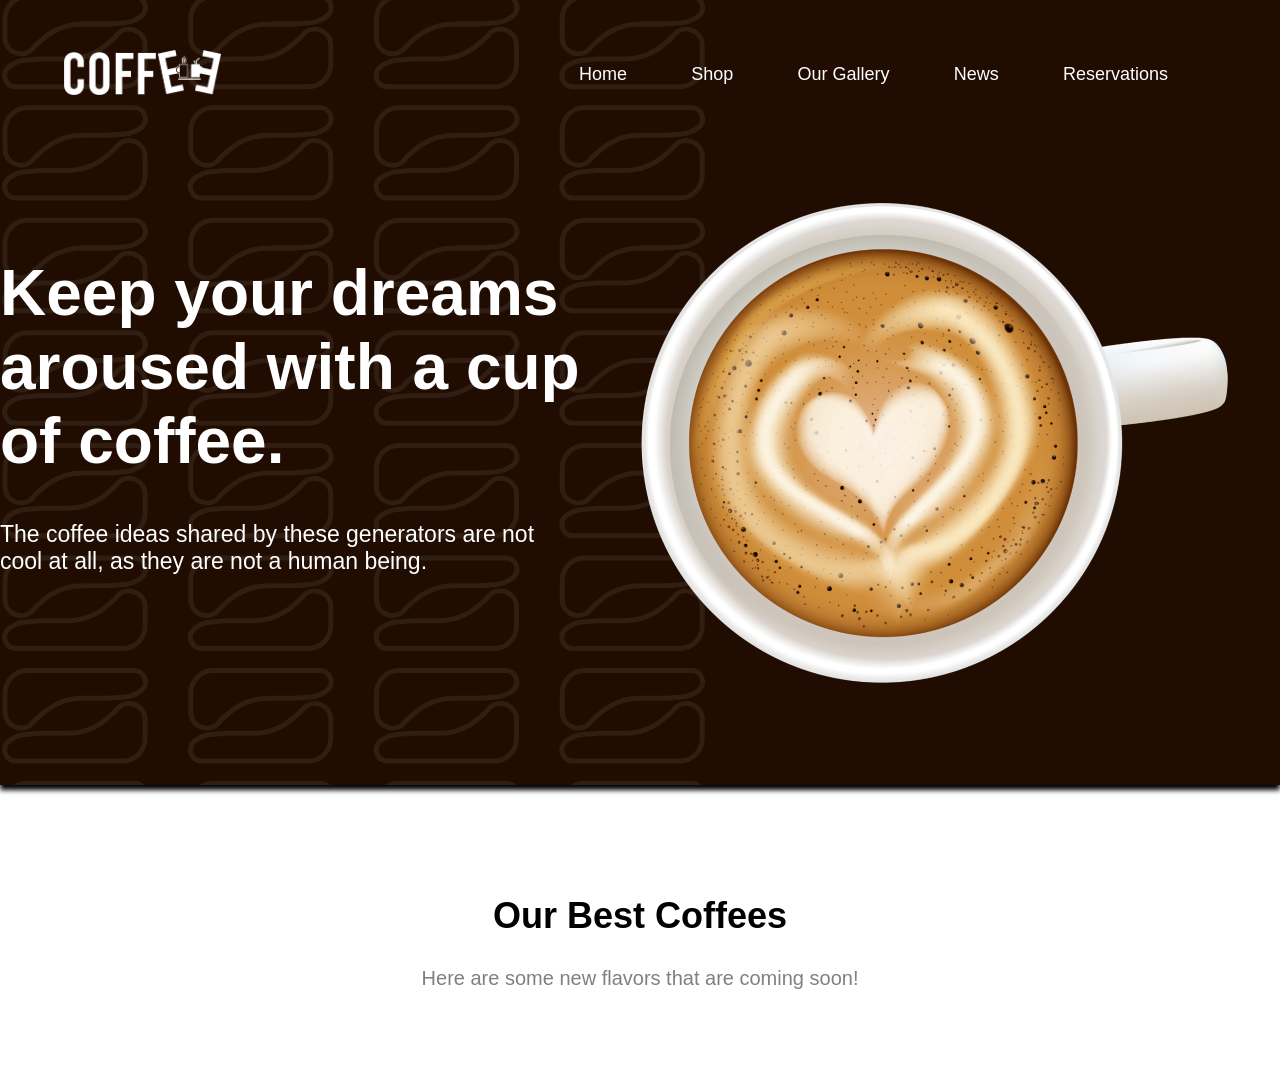
==== index.html @ a0209156 "add" ====
<!doctype html>
<html lang="en">
  <head>
    <meta charset="UTF-8" />
    <meta name="viewport" content="width=device-width, initial-scale=1.0" />
    <title>MY COFFEE SHOP</title>
    <link rel="stylesheet" href="style.css" />
  </head>
  <body>
    <div class="sec1">
      <header>
        <nav>
          <div class="logo">
            <img src="./imgsorce/logo/COFFEE W LOGO.png" alt="COFFEE LOGO" />
          </div>
          <ul class="manu">
            <li>Home</li>
            <li>Shop</li>
            <li>Our Gallery</li>
            <li>News</li>
            <li>Reservations</li>
          </ul>
        </nav>
      </header>
      <div class="hero">
        <div class="taxt">
          <h1>Keep your dreams aroused with a cup of coffee.</h1>
          <p>
            The coffee ideas shared by these generators are not cool at all, as
            they are not a human being.
          </p>
        </div>
        <div class="img-hero">
            <img src="./imgsorce/imgi_2_hero-coffee.png" alt="">
        </div>
      </div>
    </div>
    <div class="sec2">
        <div class="heading">
            <h2>Our Best Coffees</h2>
            <P>Here are some new flavors that are coming soon!</P>
        </div>
        <div class="all-card">

            <div class="card">
                <div class="img"></div>

            </div>

        </div>
    </div>
  </body>
</html>
---- style.css ----
* {
  margin: 0;
  padding: 0;
  box-sizing: border-box;
}
body {
  height: 100vh;
  width: 100wv;
  font-family: Arial, Helvetica, sans-serif;
}
.sec1 {
  background-image: url("./imgsorce/imgi_21_coffee-beans.svg");
  background-repeat: no-repeat;
  background-size: 45rem;
  background-color: #200c00;
  padding: 0 0 16px 0;
  box-shadow: 0px 5px 5px black;
  header {
    padding: 32px;
    font-size: 16px;
    nav {
      background-color: transparent;
      display: flex;
      align-items: center;
      justify-content: space-between;
      .logo {
        margin: 0 0 0 32px;
        img {
          height: 45px;
        }
      }
      .manu {
        display: flex;
        align-items: center;
        justify-content: space-between;
        gap: 30px;
        width: 621px;
        padding: 16px;
        margin: 16px 64px 16px 0;
        li {
          color: #ffffff;
          list-style: none;
          font-size: 18px;
          font-weight: 100;
        }
      }
    }
  }
  .hero {
    display: flex;
    align-items: start;
    justify-content: space-evenly;
    .taxt {
      width: 604px;
      margin: 64px 0 0 0;
      color: #ffffff;
      h1 {
        margin: 43px 0;
        font-size: 64px;
        width: 100%;
        font-weight: 600;
      }
      p {
        width: 560px;
        margin: 23px 0;
        font-size: 23px;
      }
    }
    .img-hero{
        height: 620px;
    }
  }
}
.sec2{
    .heading{
        text-align: center;
        padding: 80px;

        h2{
            font-size: 36px;
            margin: 30px 0; 
        }
        p{
            font-size: 20px;
            margin: 20px 0;
            color: #808080;
        }
    }

}
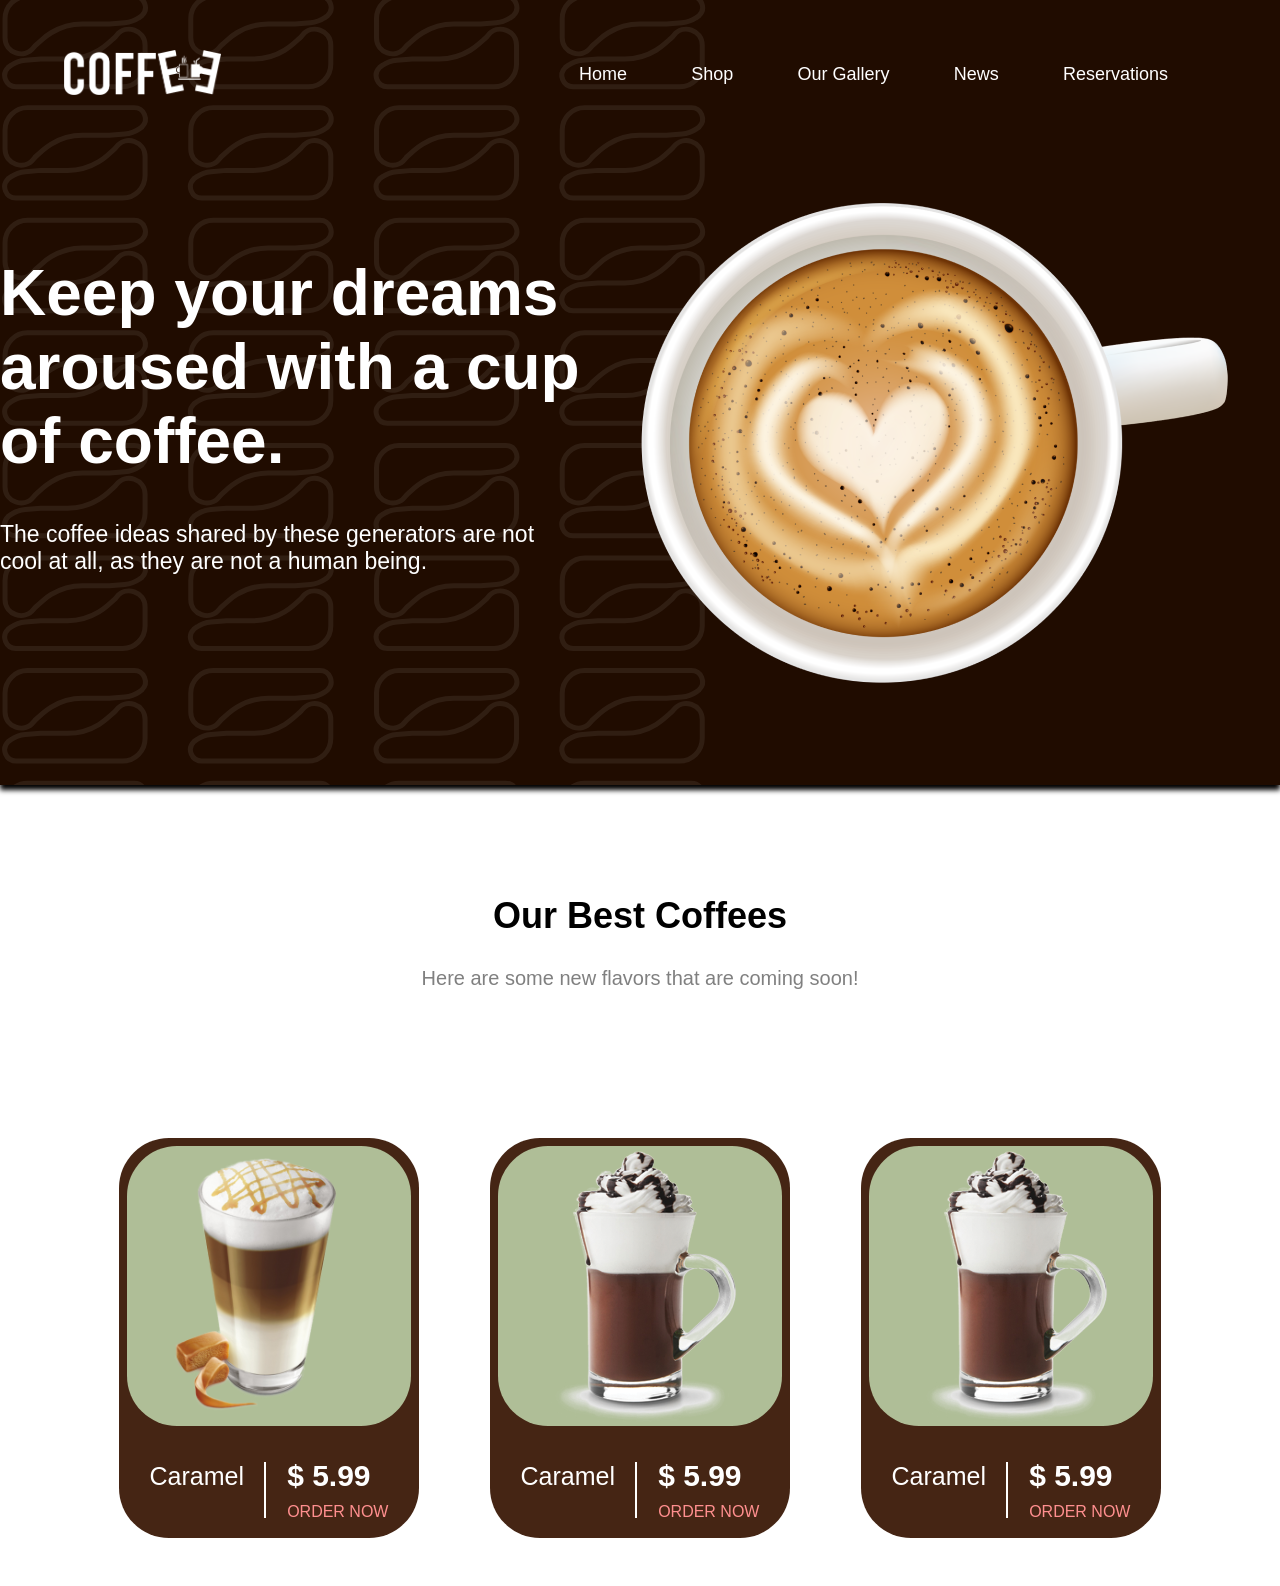
==== commit b5e75ce6: "add" ====
--- a/index.html
+++ b/index.html
@@ -43,9 +43,50 @@
         <div class="all-card">
 
             <div class="card">
-                <div class="img"></div>
+                <div class="img-card">
+                    <img src="./imgsorce/imgi_3_svgegg-1.svg" alt="">
+                </div>
+                <div class="tast-card">
+                    <div class="taxt">
+                        <h2>Caramel</h2>
+                    </div>
+                    <div class="price">
+                        <h3>$ 5.99</h3>
+                        <a href="#">ORDER NOW</a>
+                    </div>
+                </div>
+            </div>
 
+            <div class="card">
+                <div class="img-card">
+                    <img src="./imgsorce/imgi_5_svgegg-3.svg" alt="">
+                </div>
+                <div class="tast-card">
+                    <div class="taxt">
+                        <h2>Caramel</h2>
+                    </div>
+                    <div class="price">
+                        <h3>$ 5.99</h3>
+                        <a href="#">ORDER NOW</a>
+                    </div>
+                </div>
             </div>
+
+            <div class="card">
+                <div class="img-card">
+                    <img src="./imgsorce/imgi_5_svgegg-3.svg" alt="">
+                </div>
+                <div class="tast-card">
+                    <div class="taxt">
+                        <h2>Caramel</h2>
+                    </div>
+                    <div class="price">
+                        <h3>$ 5.99</h3>
+                        <a href="#">ORDER NOW</a>
+                    </div>
+                </div>
+            </div>
+
 
         </div>
     </div>
--- a/style.css
+++ b/style.css
@@ -71,8 +71,8 @@
     }
   }
 }
-.sec2{
-    .heading{
+
+.heading{
         text-align: center;
         padding: 80px;
 
@@ -87,4 +87,56 @@
         }
     }
 
+.sec2{
+    .all-card{
+        display: flex;
+        align-items: center;
+        justify-content: space-evenly;
+        padding: 48px;
+        .card{
+            width: 300px;
+            height: 400px;
+            border-radius: 50px;
+            background-color: #452514;
+            display: flex;
+            flex-direction: column;
+            gap: 15px;
+            .img-card{
+                background-color: #afbe97;
+                border-radius: 50px;
+                margin: auto;
+                margin: 8px;
+            }
+            .tast-card{
+                color: #ffffff;
+                display: flex;
+                align-items: center;
+                justify-content: space-around;
+                margin: 10px 20px;
+                .taxt{
+                    
+                    padding-right: 20px;
+                    border-right: 2px solid white;
+                    height: 90%;
+                    h2{
+                        font-size: 25px;
+                        font-weight: 100;
+                    }
+                }
+                .price{
+                    display: flex;
+                    flex-direction: column;
+                    gap: 10px;
+                    h3{
+                        font-size: 30px;
+                    }
+                    a{
+                        color: #ff8f8f;
+                        text-decoration: none;
+                        cursor: help;
+                    }
+                }
+            }
+        }
+    }
 }
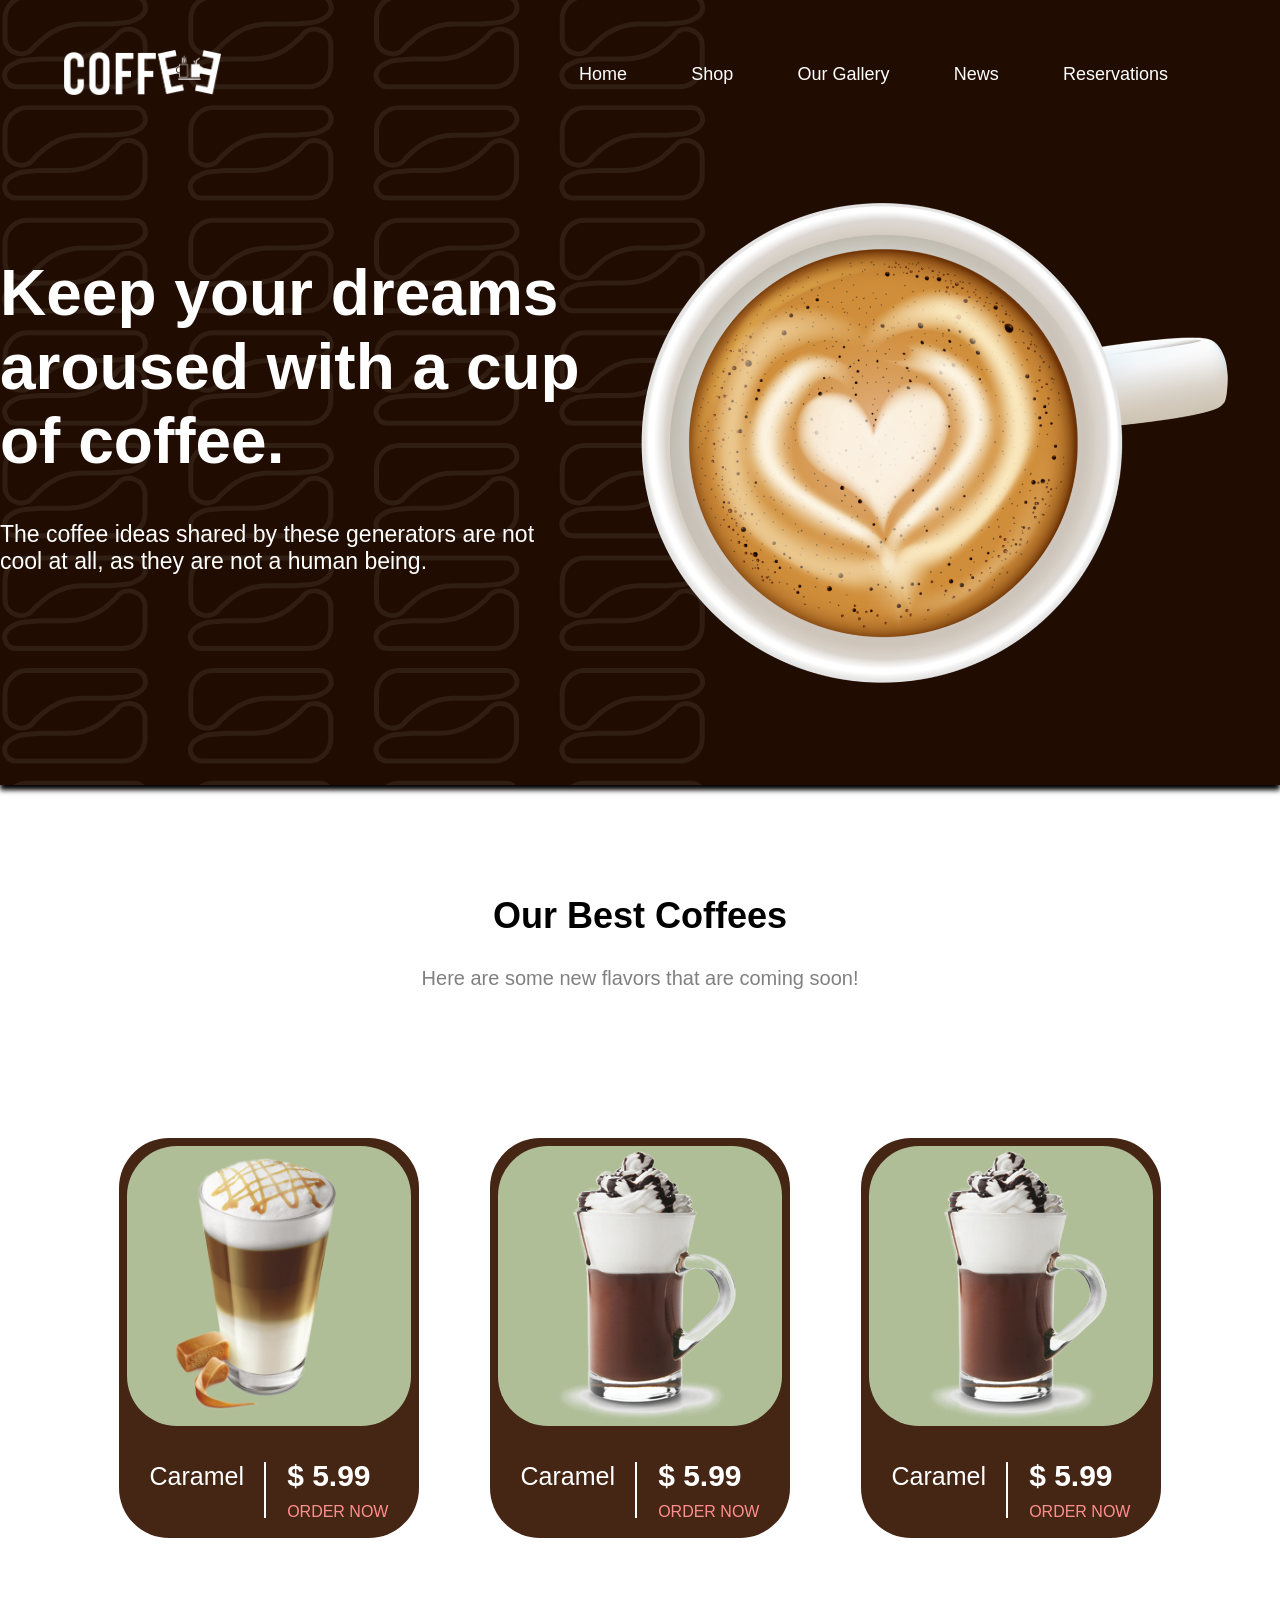
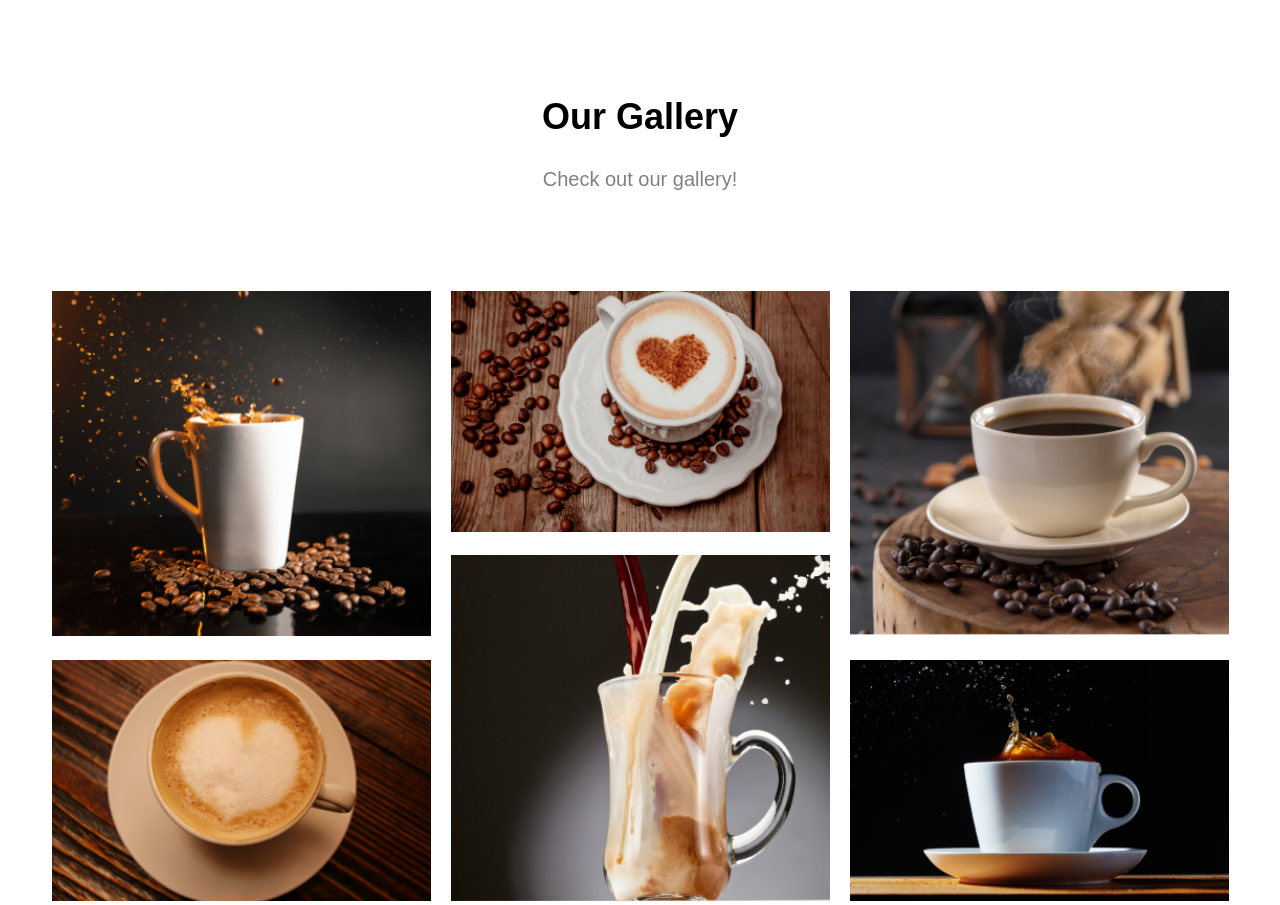
==== commit 79cf4469: "add" ====
--- a/index.html
+++ b/index.html
@@ -90,5 +90,31 @@
 
         </div>
     </div>
+    <div class="sec3">
+        <div class="heading">
+            <h2>Our Gallery</h2>
+            <P>Check out our gallery!</P>
+        </div>
+        <div class="img-gallery">
+            <div class="img" id="img1">
+                <img src="./imgsorce/imgi_6_pic1.png" alt="">
+            </div>
+            <div class="img" id="img2">
+                <img src="./imgsorce/imgi_7_pic2.png" alt="">
+            </div>
+            <div class="img" id="img3">
+                <img src="./imgsorce/imgi_8_pic3.png" alt="">
+            </div>
+            <div class="img" id="img4">
+                <img src="./imgsorce/imgi_9_pic4.png" alt="">
+            </div>
+            <div class="img" id="img5">
+                <img src="./imgsorce/imgi_10_pic5.png" alt="">
+            </div>
+            <div class="img" id="img6">
+                <img src="./imgsorce/imgi_11_pic6.png" alt="">
+            </div>
+        </div>
+    </div>
   </body>
 </html>
--- a/style.css
+++ b/style.css
@@ -139,4 +139,19 @@
             }
         }
     }
+}
+.sec3{
+  .img-gallery{
+    justify-content: center;
+    display: grid;
+    grid-template-columns: 379px 379px 379px;
+    grid-template-rows: auto;
+    gap: 20px;
+    img{
+      width: 100%;
+    }
+    #img5{
+      margin-top: -105px;
+    }
+  }
 }
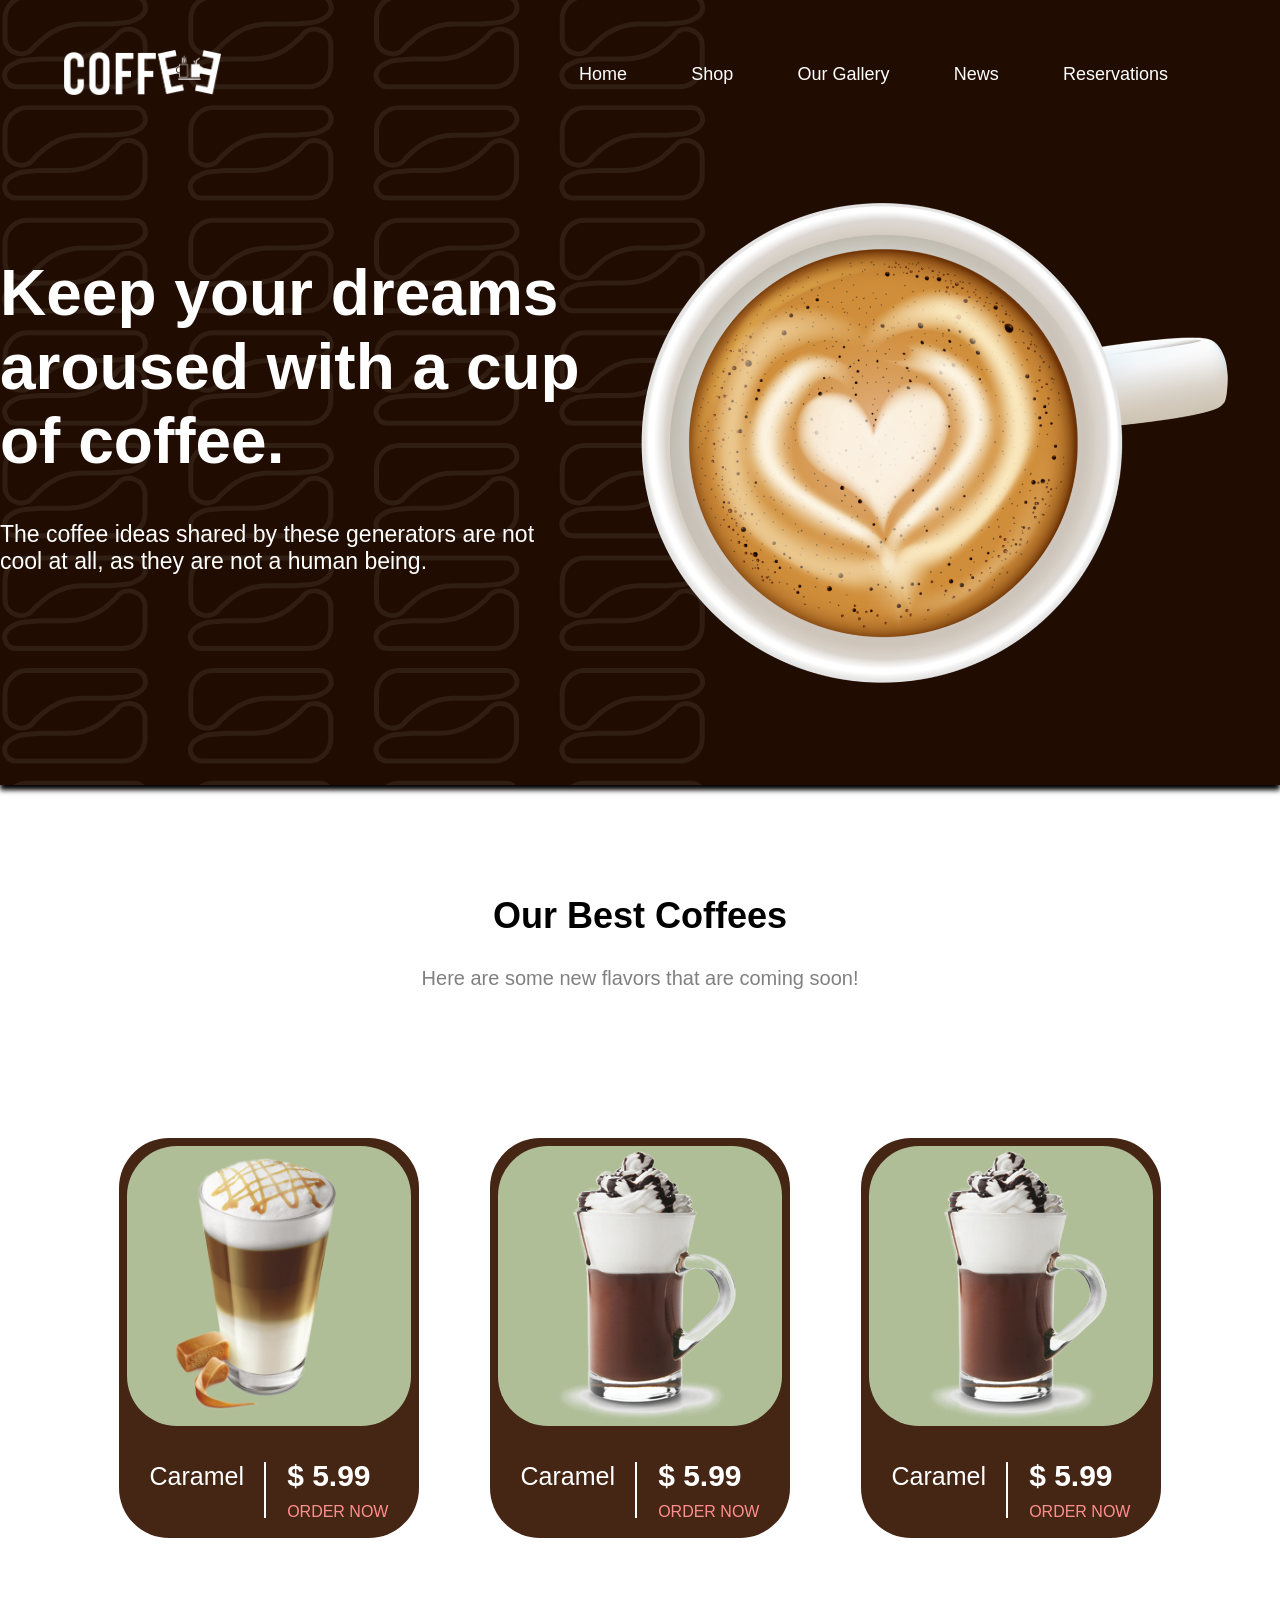
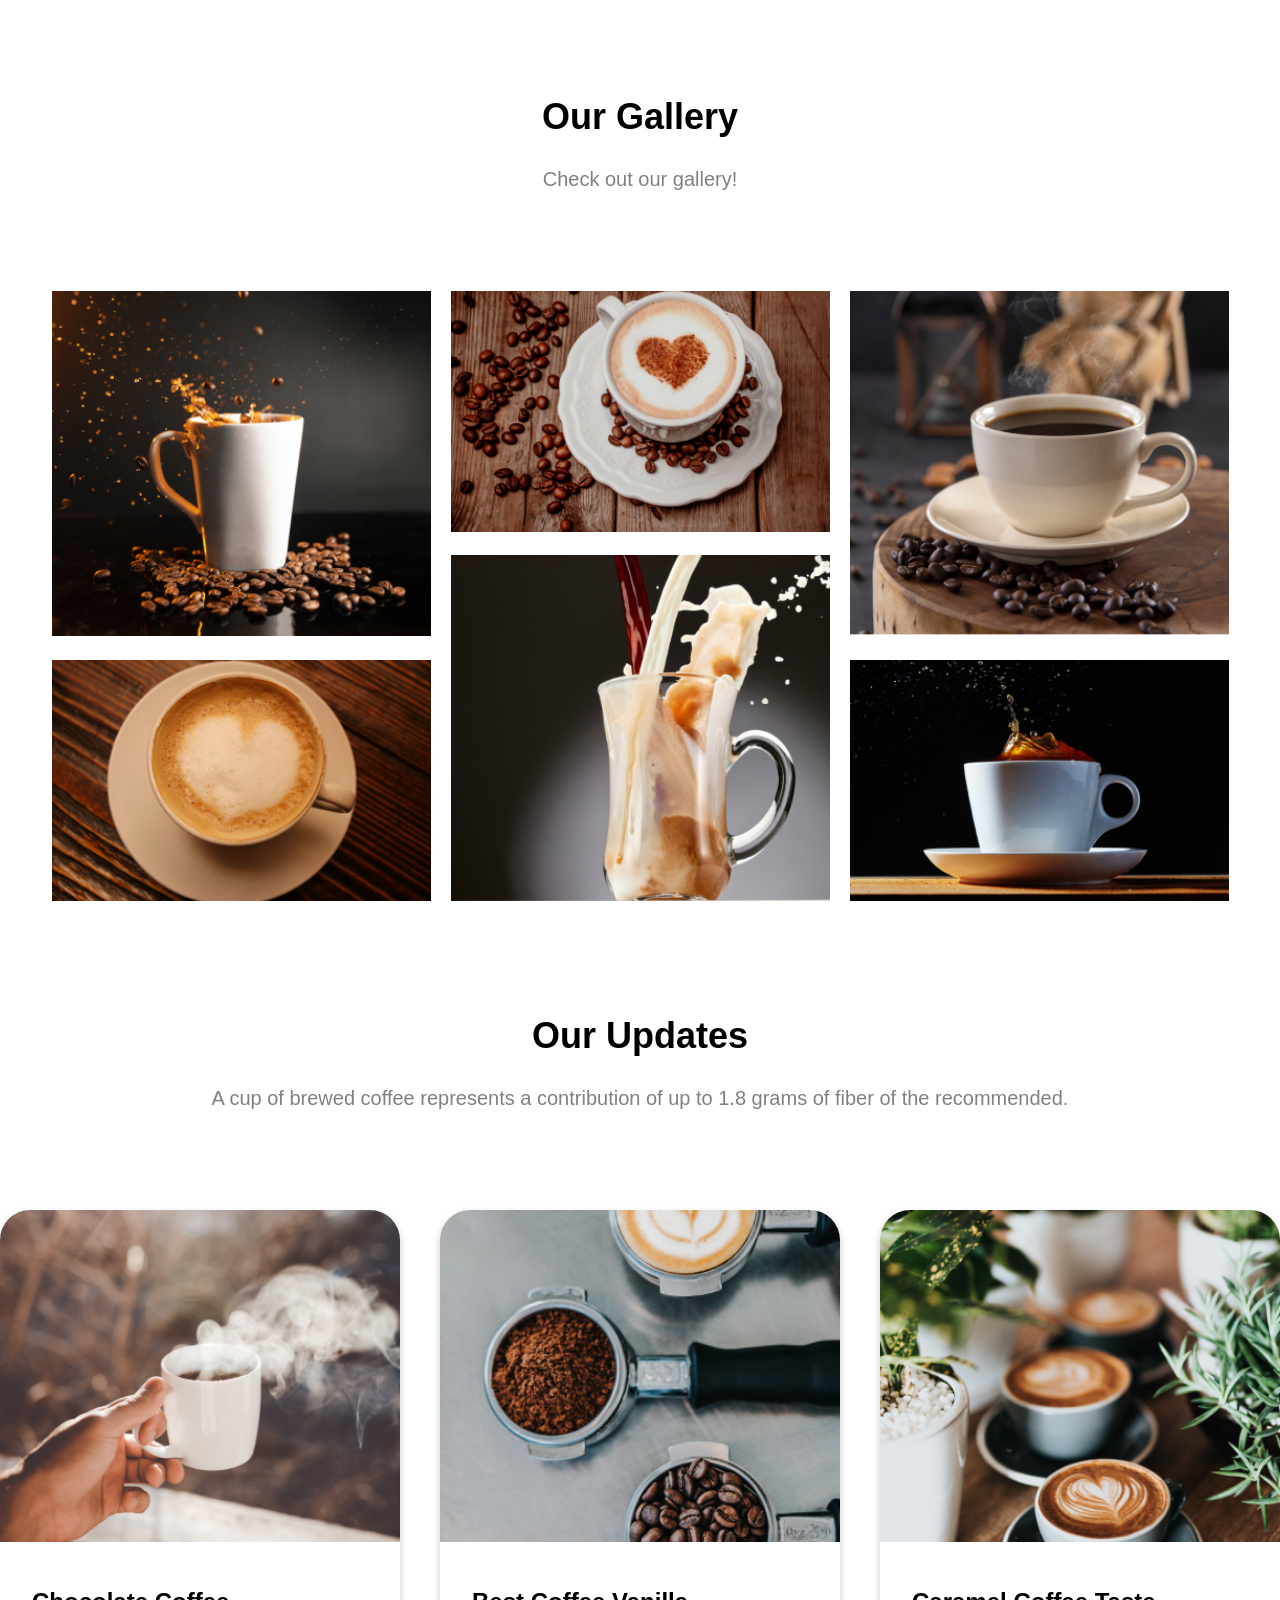
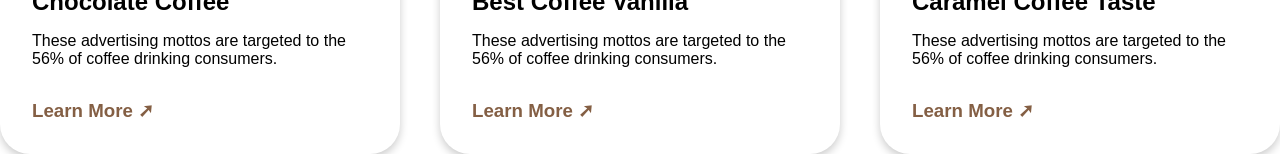
==== commit b75a4a43: "add" ====
--- a/index.html
+++ b/index.html
@@ -31,90 +31,141 @@
           </p>
         </div>
         <div class="img-hero">
-            <img src="./imgsorce/imgi_2_hero-coffee.png" alt="">
+          <img src="./imgsorce/imgi_2_hero-coffee.png" alt="" />
         </div>
       </div>
     </div>
     <div class="sec2">
-        <div class="heading">
-            <h2>Our Best Coffees</h2>
-            <P>Here are some new flavors that are coming soon!</P>
+      <div class="heading">
+        <h2>Our Best Coffees</h2>
+        <p>Here are some new flavors that are coming soon!</p>
+      </div>
+      <div class="all-card">
+        <div class="card">
+          <div class="img-card">
+            <img src="./imgsorce/imgi_3_svgegg-1.svg" alt="" />
+          </div>
+          <div class="tast-card">
+            <div class="taxt">
+              <h2>Caramel</h2>
+            </div>
+            <div class="price">
+              <h3>$ 5.99</h3>
+              <a href="#">ORDER NOW</a>
+            </div>
+          </div>
         </div>
-        <div class="all-card">
 
-            <div class="card">
-                <div class="img-card">
-                    <img src="./imgsorce/imgi_3_svgegg-1.svg" alt="">
-                </div>
-                <div class="tast-card">
-                    <div class="taxt">
-                        <h2>Caramel</h2>
-                    </div>
-                    <div class="price">
-                        <h3>$ 5.99</h3>
-                        <a href="#">ORDER NOW</a>
-                    </div>
-                </div>
+        <div class="card">
+          <div class="img-card">
+            <img src="./imgsorce/imgi_5_svgegg-3.svg" alt="" />
+          </div>
+          <div class="tast-card">
+            <div class="taxt">
+              <h2>Caramel</h2>
             </div>
+            <div class="price">
+              <h3>$ 5.99</h3>
+              <a href="#">ORDER NOW</a>
+            </div>
+          </div>
+        </div>
 
-            <div class="card">
-                <div class="img-card">
-                    <img src="./imgsorce/imgi_5_svgegg-3.svg" alt="">
-                </div>
-                <div class="tast-card">
-                    <div class="taxt">
-                        <h2>Caramel</h2>
-                    </div>
-                    <div class="price">
-                        <h3>$ 5.99</h3>
-                        <a href="#">ORDER NOW</a>
-                    </div>
-                </div>
+        <div class="card">
+          <div class="img-card">
+            <img src="./imgsorce/imgi_5_svgegg-3.svg" alt="" />
+          </div>
+          <div class="tast-card">
+            <div class="taxt">
+              <h2>Caramel</h2>
             </div>
+            <div class="price">
+              <h3>$ 5.99</h3>
+              <a href="#">ORDER NOW</a>
+            </div>
+          </div>
+        </div>
+      </div>
+    </div>
+    <div class="sec3">
+      <div class="heading">
+        <h2>Our Gallery</h2>
+        <p>Check out our gallery!</p>
+      </div>
+      <div class="img-gallery">
+        <div class="img" id="img1">
+          <img src="./imgsorce/imgi_6_pic1.png" alt="" />
+        </div>
+        <div class="img" id="img2">
+          <img src="./imgsorce/imgi_7_pic2.png" alt="" />
+        </div>
+        <div class="img" id="img3">
+          <img src="./imgsorce/imgi_8_pic3.png" alt="" />
+        </div>
+        <div class="img" id="img4">
+          <img src="./imgsorce/imgi_9_pic4.png" alt="" />
+        </div>
+        <div class="img" id="img5">
+          <img src="./imgsorce/imgi_10_pic5.png" alt="" />
+        </div>
+        <div class="img" id="img6">
+          <img src="./imgsorce/imgi_11_pic6.png" alt="" />
+        </div>
+      </div>
+    </div>
+    <div class="sec4">
+      <div class="heading">
+        <h2>Our Updates</h2>
+        <p>
+          A cup of brewed coffee represents a contribution of up to 1.8 grams of
+          fiber of the recommended.
+        </p>
+      </div>
+      <div class="all-pdt-card">
+        <div class="pdt-card">
+          <div class="img">
+            <img src="./imgsorce/imgi_18_card1.png" alt="" />
+          </div>
+          <div class="taxt">
+            <h2>Chocolate Coffee</h2>
+            <p>
+              These advertising mottos are targeted to the 56% of coffee
+              drinking consumers.
+            </p>
+            <a href="#"><h3>Learn More ➚</h3></a>
+          </div>
+        </div>
 
-            <div class="card">
-                <div class="img-card">
-                    <img src="./imgsorce/imgi_5_svgegg-3.svg" alt="">
-                </div>
-                <div class="tast-card">
-                    <div class="taxt">
-                        <h2>Caramel</h2>
-                    </div>
-                    <div class="price">
-                        <h3>$ 5.99</h3>
-                        <a href="#">ORDER NOW</a>
-                    </div>
-                </div>
-            </div>
+        <div class="pdt-card">
+          <div class="img">
+            <img src="./imgsorce/imgi_19_card2.png" alt="" />
+          </div>
+          <div class="taxt">
+            <h2>Best Coffee Vanilla</h2>
+            <p>
+              These advertising mottos are targeted to the 56% of coffee
+              drinking consumers.
+            </p>
+            <a href="#"><h3>Learn More ➚</h3></a>
+          </div>
+        </div>
+
+        <div class="pdt-card">
+          <div class="img">
+            <img src="./imgsorce/imgi_20_card3.png" alt="" />
+          </div>
+          <div class="taxt">
+            <h2>Caramel Coffee Taste</h2>
+            <p>
+              These advertising mottos are targeted to the 56% of coffee
+              drinking consumers.
+            </p>
+            <a href="#"><h3>Learn More ➚</h3></a>
+          </div>
+        </div>
 
 
-        </div>
-    </div>
-    <div class="sec3">
-        <div class="heading">
-            <h2>Our Gallery</h2>
-            <P>Check out our gallery!</P>
-        </div>
-        <div class="img-gallery">
-            <div class="img" id="img1">
-                <img src="./imgsorce/imgi_6_pic1.png" alt="">
-            </div>
-            <div class="img" id="img2">
-                <img src="./imgsorce/imgi_7_pic2.png" alt="">
-            </div>
-            <div class="img" id="img3">
-                <img src="./imgsorce/imgi_8_pic3.png" alt="">
-            </div>
-            <div class="img" id="img4">
-                <img src="./imgsorce/imgi_9_pic4.png" alt="">
-            </div>
-            <div class="img" id="img5">
-                <img src="./imgsorce/imgi_10_pic5.png" alt="">
-            </div>
-            <div class="img" id="img6">
-                <img src="./imgsorce/imgi_11_pic6.png" alt="">
-            </div>
-        </div>
+      </div>
     </div>
   </body>
 </html>
--- a/style.css
+++ b/style.css
@@ -154,4 +154,42 @@
       margin-top: -105px;
     }
   }
-}+}
+.sec4{
+  .all-pdt-card{
+    display: flex;
+    align-items: center;
+    justify-content: center;
+    gap: 40px;
+    .pdt-card{
+      display: flex;
+      flex-direction: column;
+      gap: 10px;
+      border-radius: 30px 30px 30px 30px;
+      box-shadow: 0 4px 8px 0 rgba(0, 0, 0, 0.2);
+      width: 400px;
+      .img{
+        img{
+          width: 100%;
+          border-radius: 30px 30px 0 0;
+        }
+      }
+      .taxt{
+        padding: 32px;
+        h2{
+          font-size: 24px;
+        }
+        p{
+          margin: 16px 0;
+          padding: 0 0 16px 0;
+        }
+        a{
+          text-decoration: none;
+          h3{
+            color: #845f44;
+          }
+        }
+      }
+    }
+  }
+}
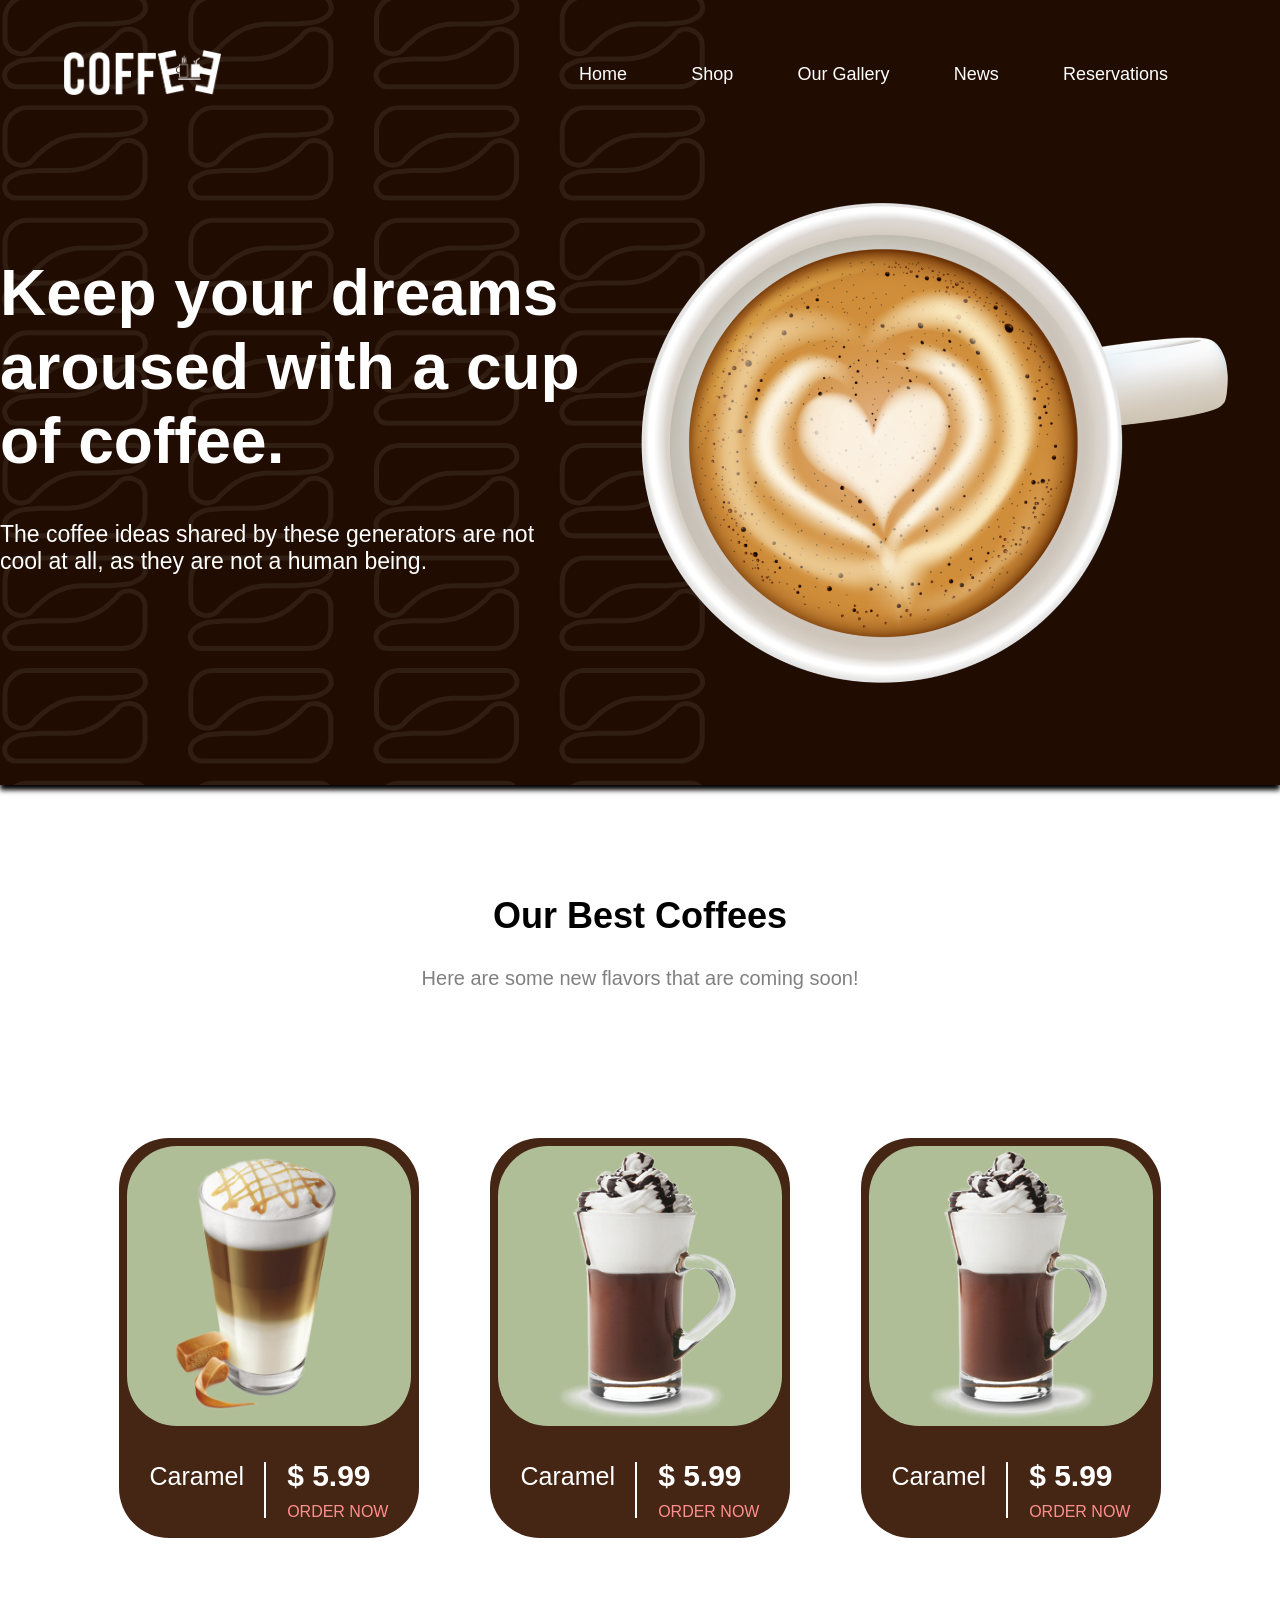
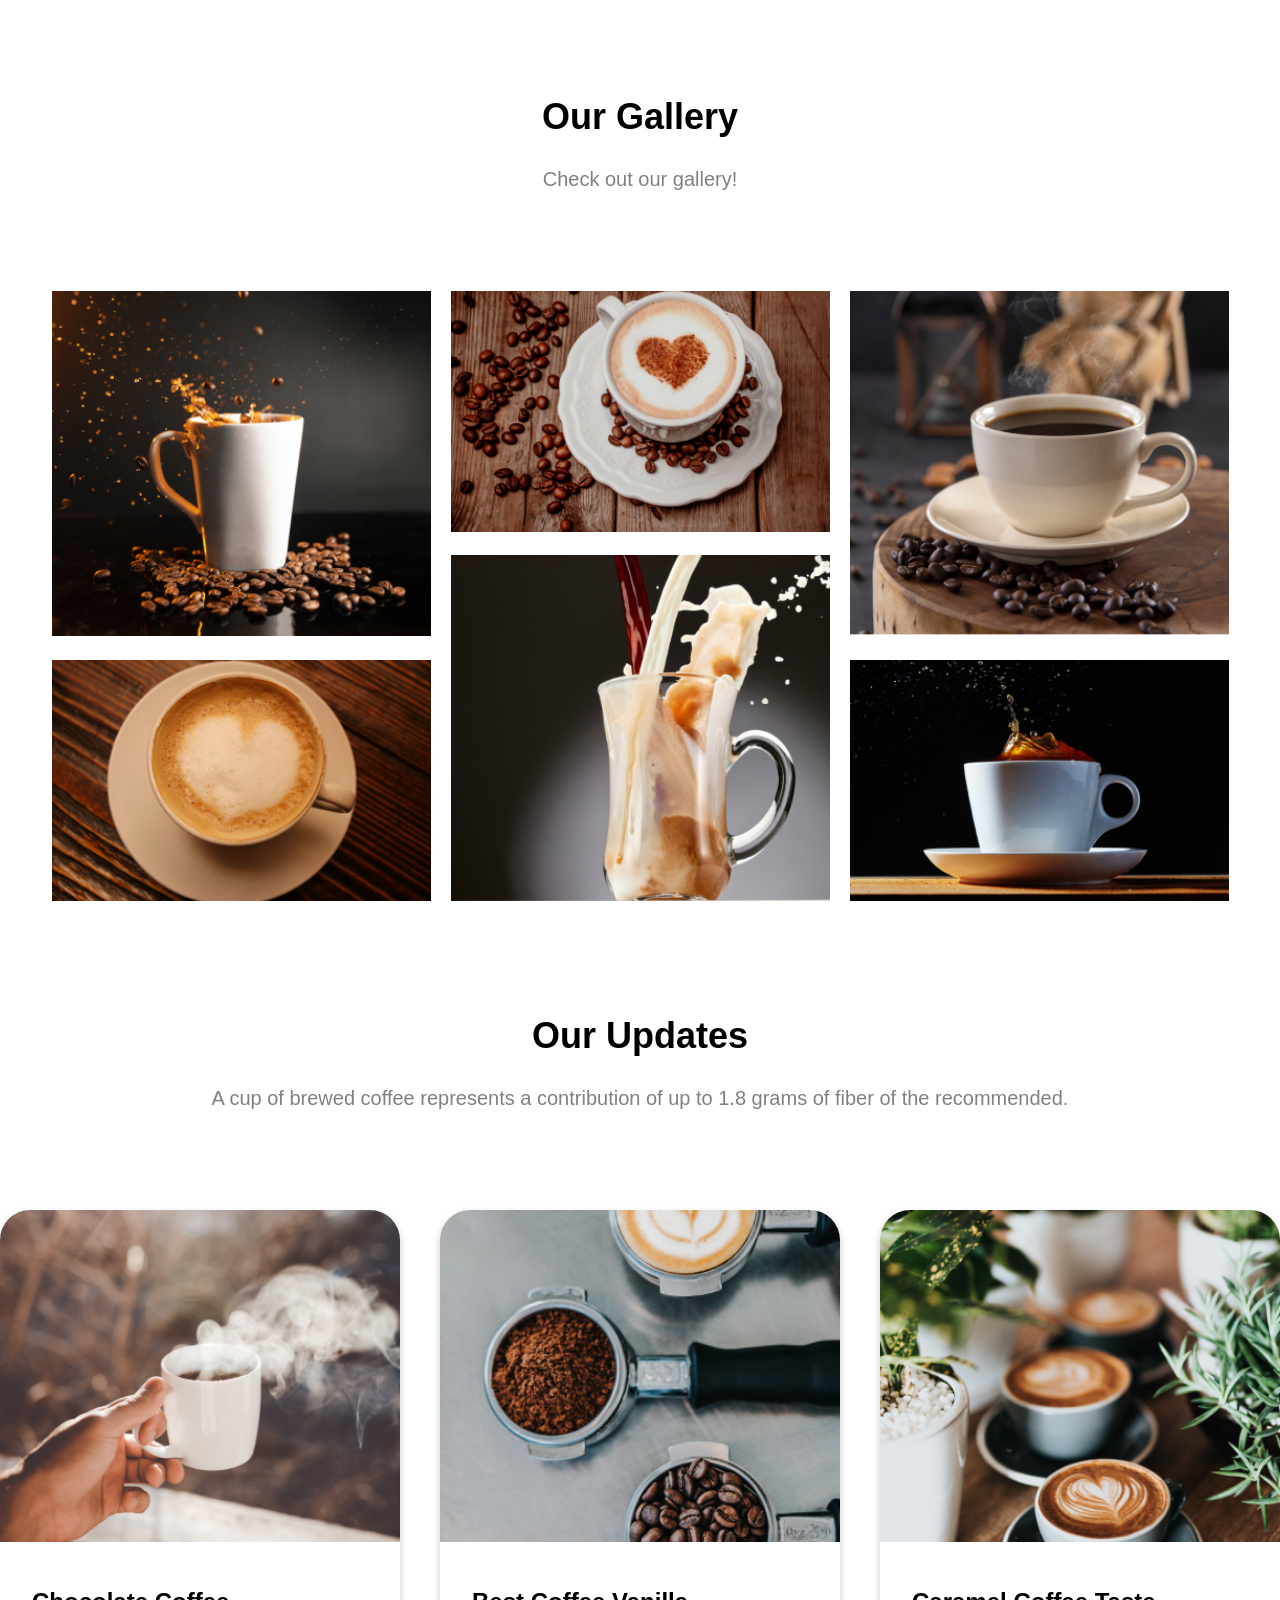
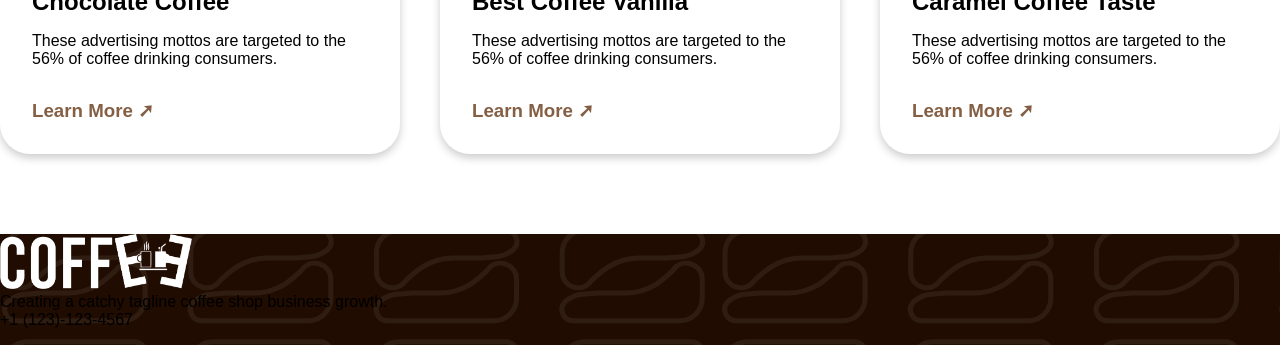
==== commit 0827f5d0: "add" ====
--- a/index.html
+++ b/index.html
@@ -163,9 +163,20 @@
             <a href="#"><h3>Learn More ➚</h3></a>
           </div>
         </div>
-
-
       </div>
+    </div>
+    <div class="sec5">
+      <div class="fut-taxt">
+        <div class="one">
+          <div class="logo-fut">
+            <img src="./imgsorce/logo/COFFEE W LOGO.png" alt="" />
+          </div>
+          <p>Creating a catchy tagline coffee shop business growth.</p>
+          <p>+1 (123)-123-4567</p>
+        </div>
+      </div>
+      <div class="sos-logo"></div>
+      <div class="copy"></div>
     </div>
   </body>
 </html>
--- a/style.css
+++ b/style.css
@@ -193,3 +193,18 @@
     }
   }
 }
+.sec5{
+  margin-top: 80px;
+  background-image: url("./imgsorce/imgi_21_coffee-beans.svg");
+  background-size: 45rem;
+  background-color: #200c00;
+  padding: 0 0 16px 0;
+  box-shadow: 0px 5px 5px black;
+  .fut-taxt{
+    .logo-fut{
+      img{
+        height: 55px;
+      }
+    }
+  }
+}
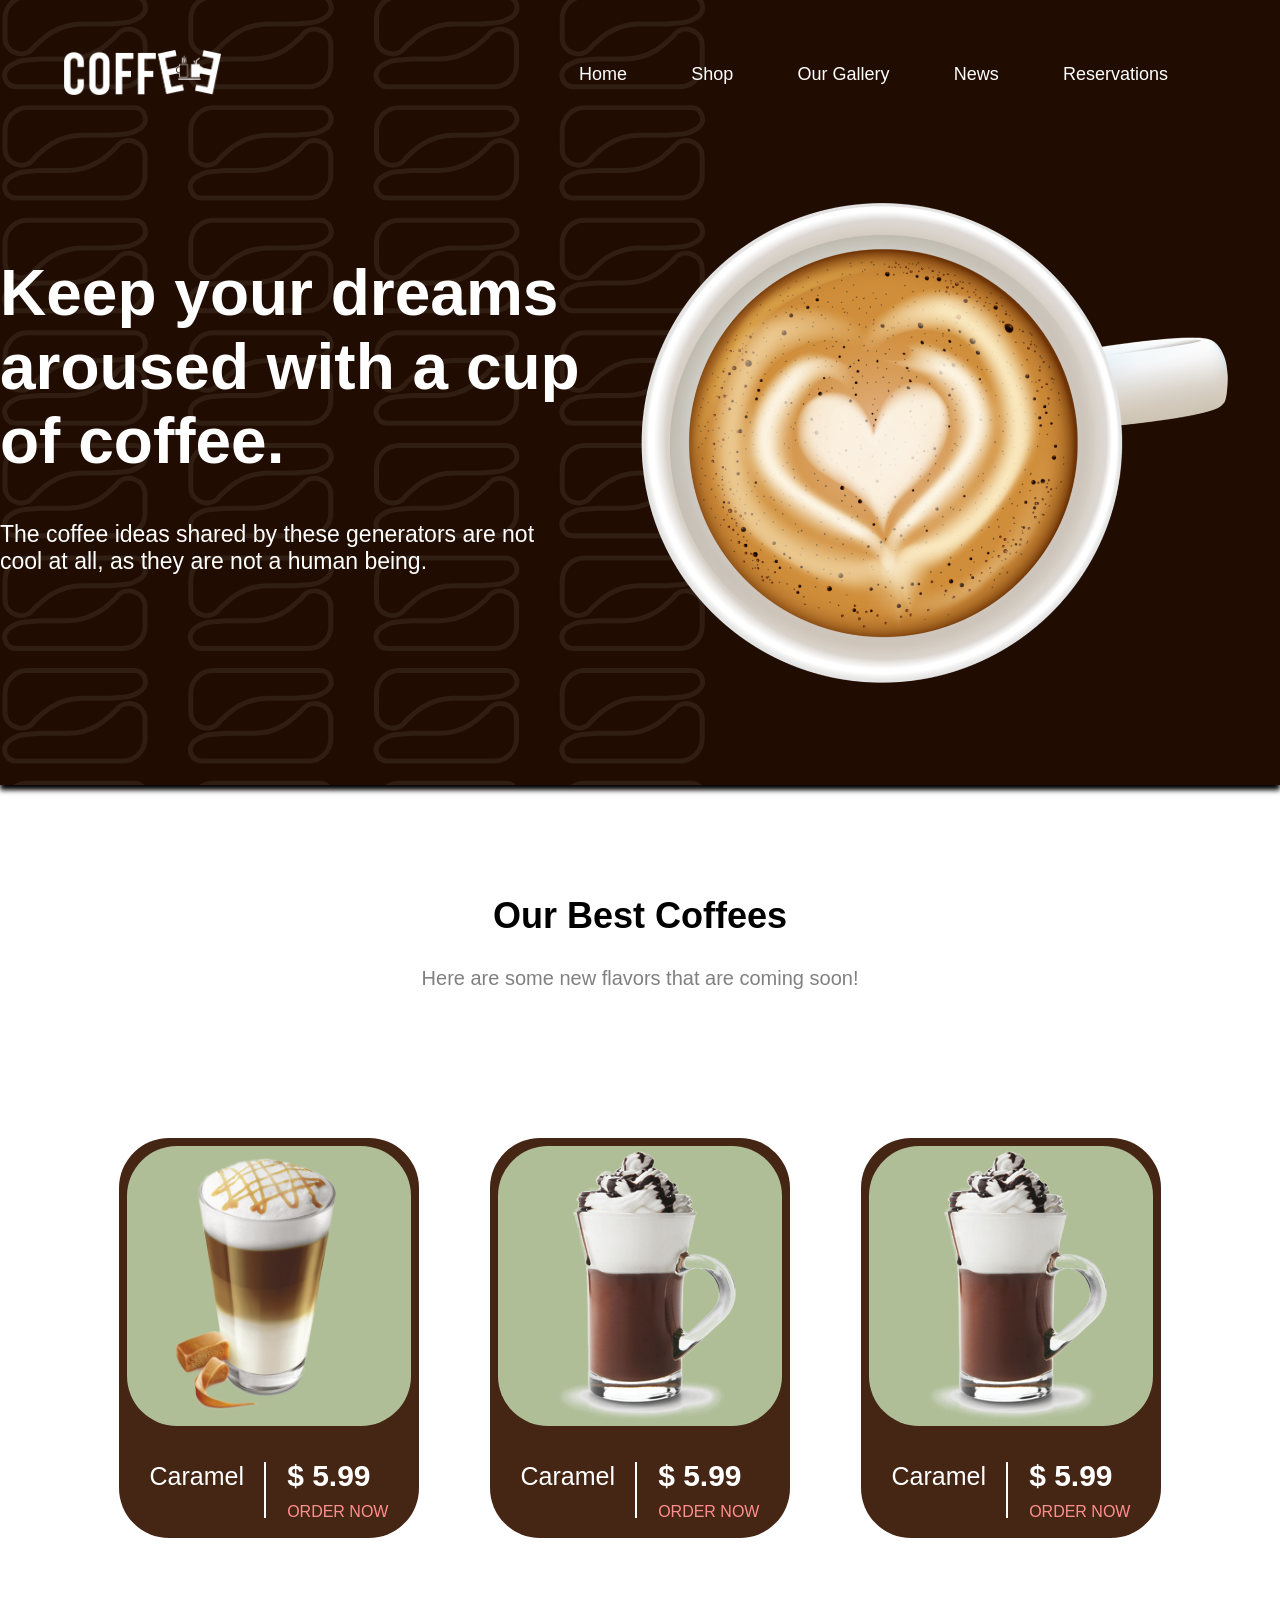
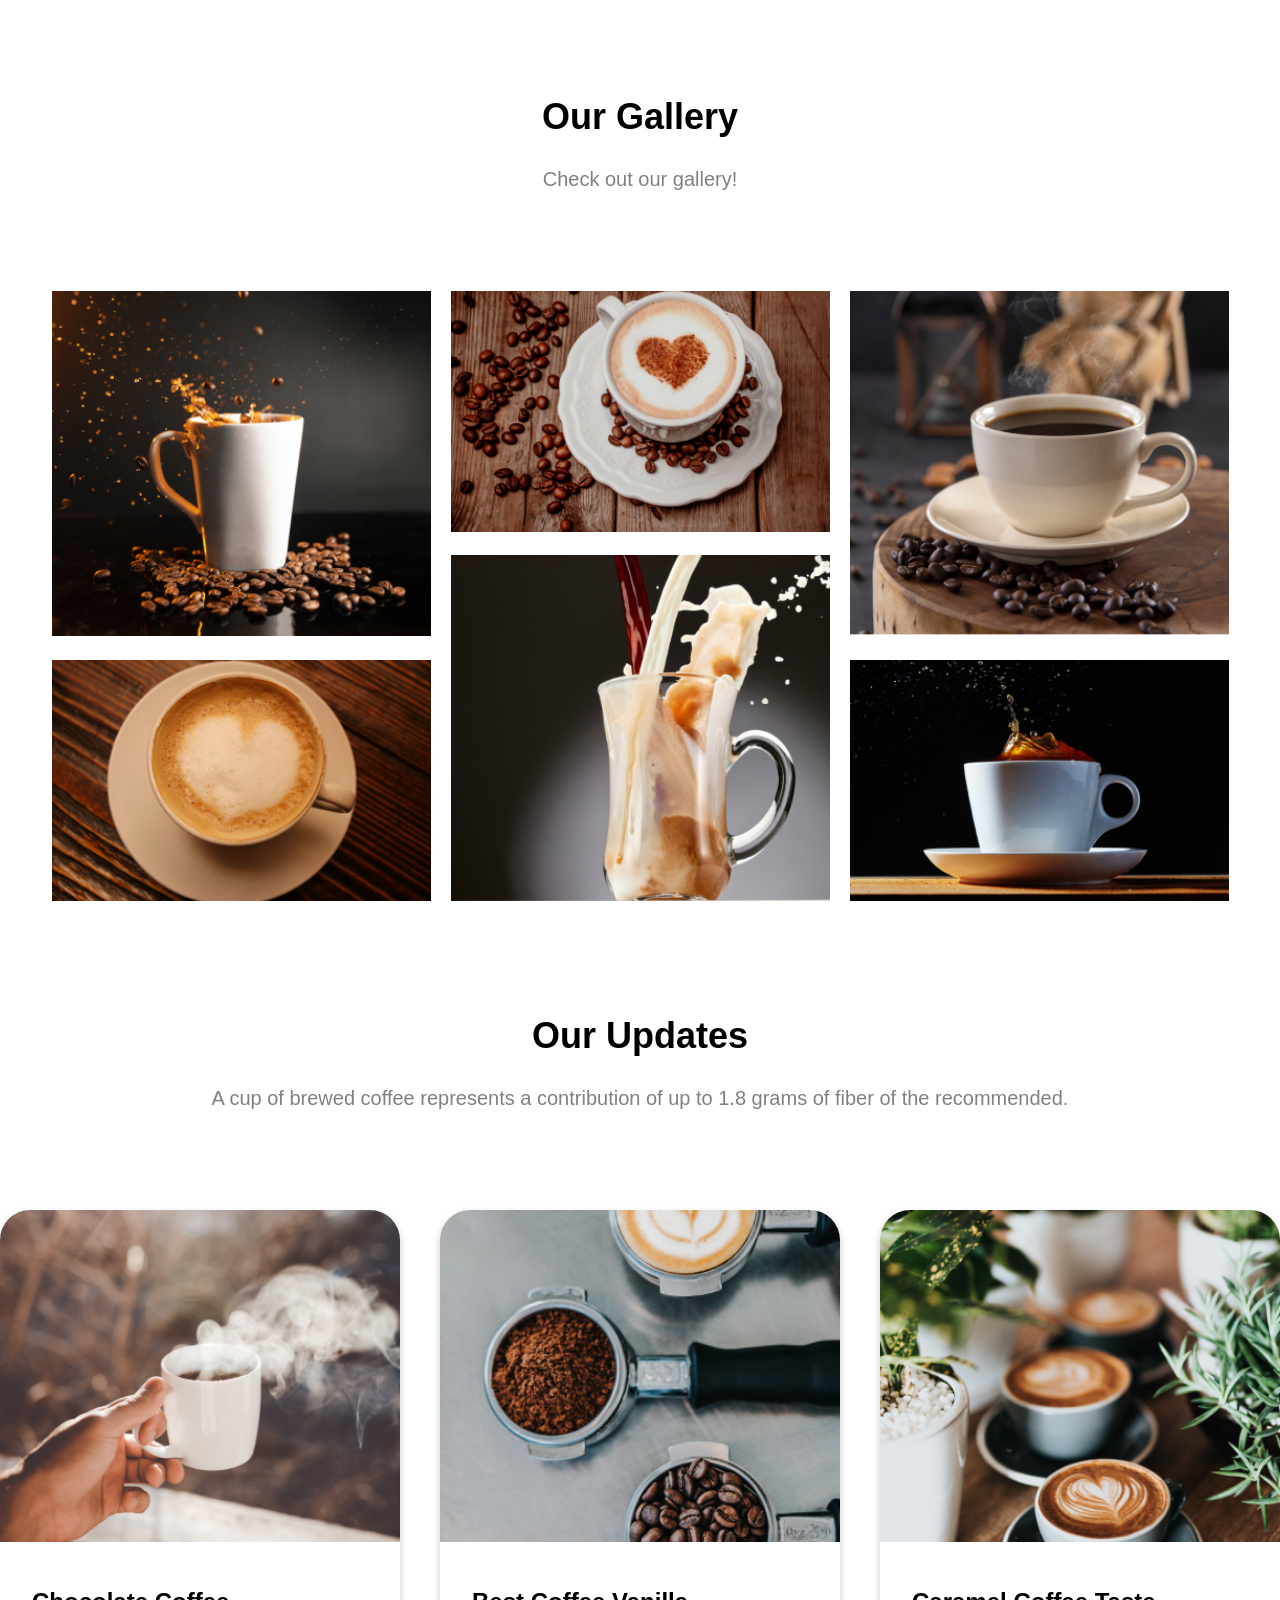
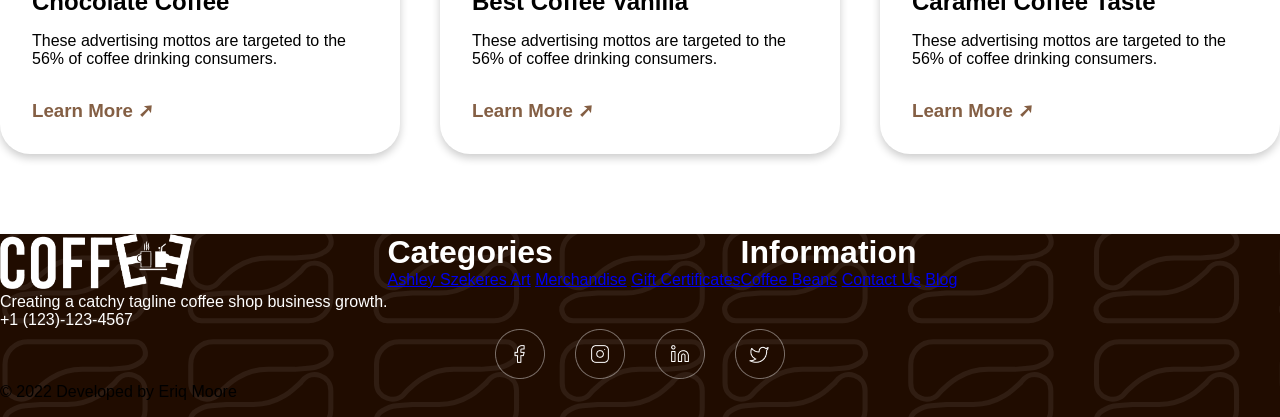
==== commit 2e4407a8: "add" ====
--- a/index.html
+++ b/index.html
@@ -174,9 +174,36 @@
           <p>Creating a catchy tagline coffee shop business growth.</p>
           <p>+1 (123)-123-4567</p>
         </div>
-      </div>
-      <div class="sos-logo"></div>
-      <div class="copy"></div>
+        <div class="tow">
+          <h1>Categories</h1>
+          <a href="#">Ashley Szekeres Art</a>
+          <a href="#">Merchandise</a>
+          <a href="#">Gift Certificates</a>
+        </div>
+        <div class="three">
+          <h1>Information</h1>
+          <a href="#">Coffee Beans</a>
+          <a href="#">Contact Us</a>
+          <a href="#">Blog</a>
+        </div>
+      </div>
+      <div class="sos-logo">
+        <div class="logo">
+          <img src="./imgsorce/imgi_15_Facebook.png" alt="">
+        </div>
+        <div class="logo">
+          <img src="./imgsorce/imgi_16_Instagram.png" alt="">
+        </div>
+        <div class="logo">
+          <img src="./imgsorce/imgi_17_Linkdin.png" alt="">
+        </div>
+        <div class="logo">
+          <img src="./imgsorce/imgi_14_Twitter.png" alt="">
+        </div>
+      </div>
+      <div class="copy">
+        <p>© 2022 Developed by Eriq Moore</p>
+      </div>
     </div>
   </body>
 </html>
--- a/style.css
+++ b/style.css
@@ -201,10 +201,19 @@
   padding: 0 0 16px 0;
   box-shadow: 0px 5px 5px black;
   .fut-taxt{
+    display: flex;
+    color: #ffffff;
     .logo-fut{
       img{
         height: 55px;
       }
     }
   }
+
+  .sos-logo{
+    display: flex;
+    align-items: center;
+    justify-content: center;
+    gap: 30px;
+  }
 }
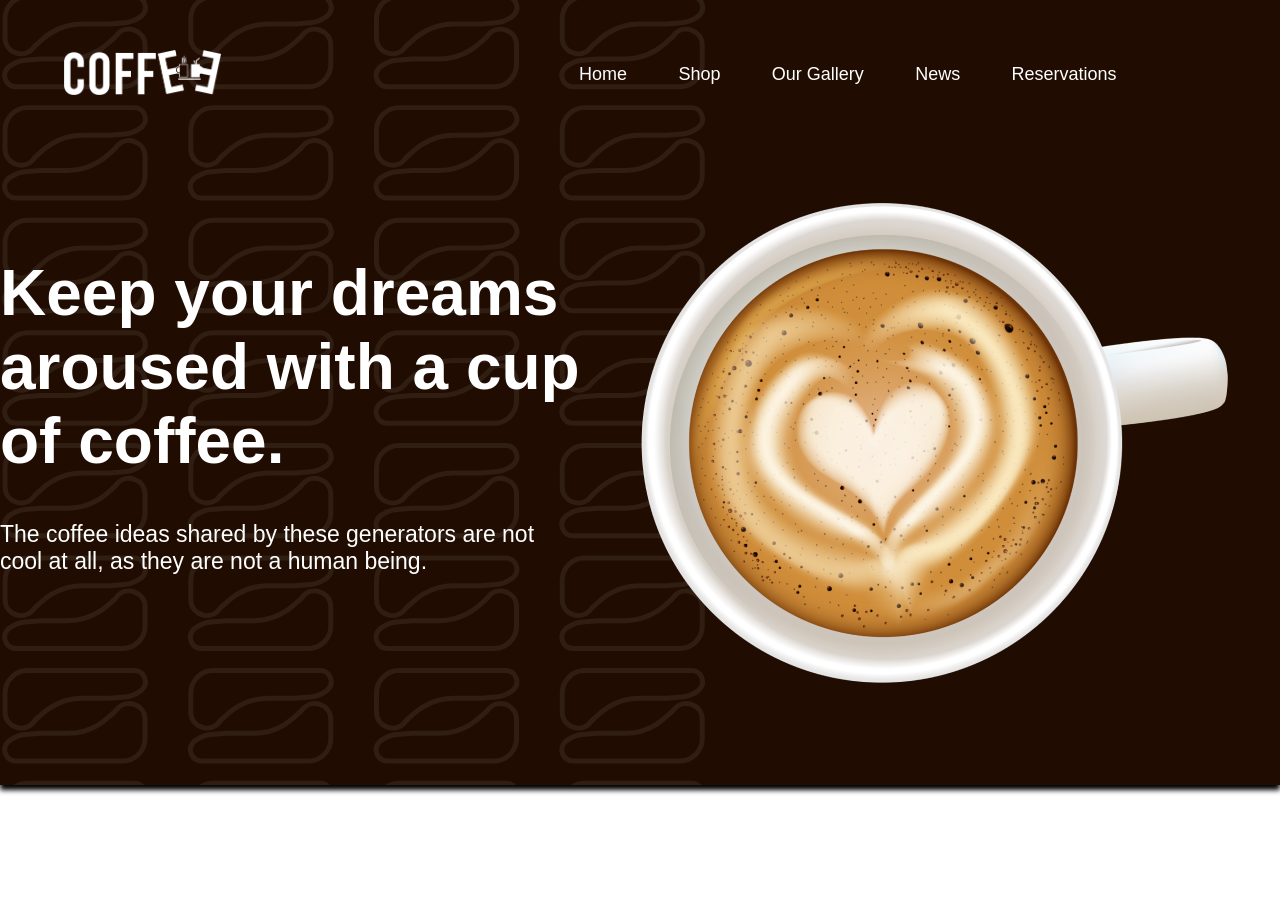
==== commit a436bd8e: "add" ====
--- a/index.html
+++ b/index.html
@@ -19,7 +19,11 @@
             <li>Our Gallery</li>
             <li>News</li>
             <li>Reservations</li>
+            <div class="trogolbuton">
+            <img src="./imgsorce/icons8-what-3-words-64.png" alt="">
+          </div>
           </ul>
+          
         </nav>
       </header>
       <div class="hero">
--- a/style.css
+++ b/style.css
@@ -3,11 +3,13 @@
   padding: 0;
   box-sizing: border-box;
 }
+
 body {
   height: 100vh;
   width: 100wv;
   font-family: Arial, Helvetica, sans-serif;
 }
+
 .sec1 {
   background-image: url("./imgsorce/imgi_21_coffee-beans.svg");
   background-repeat: no-repeat;
@@ -15,20 +17,25 @@
   background-color: #200c00;
   padding: 0 0 16px 0;
   box-shadow: 0px 5px 5px black;
+
   header {
     padding: 32px;
     font-size: 16px;
+
     nav {
       background-color: transparent;
       display: flex;
       align-items: center;
       justify-content: space-between;
+
       .logo {
         margin: 0 0 0 32px;
+
         img {
           height: 45px;
         }
       }
+
       .manu {
         display: flex;
         align-items: center;
@@ -37,6 +44,14 @@
         width: 621px;
         padding: 16px;
         margin: 16px 64px 16px 0;
+
+        .trogolbuton{
+          img{
+            height: 55px;
+            display: none;
+          }
+        }
+
         li {
           color: #ffffff;
           list-style: none;
@@ -46,146 +61,174 @@
       }
     }
   }
+
   .hero {
     display: flex;
     align-items: start;
     justify-content: space-evenly;
+
     .taxt {
       width: 604px;
       margin: 64px 0 0 0;
       color: #ffffff;
+
       h1 {
         margin: 43px 0;
         font-size: 64px;
         width: 100%;
         font-weight: 600;
       }
+
       p {
         width: 560px;
         margin: 23px 0;
         font-size: 23px;
       }
     }
-    .img-hero{
-        height: 620px;
-    }
-  }
-}
-
-.heading{
-        text-align: center;
-        padding: 80px;
-
-        h2{
-            font-size: 36px;
-            margin: 30px 0; 
-        }
-        p{
-            font-size: 20px;
-            margin: 20px 0;
-            color: #808080;
-        }
-    }
-
-.sec2{
-    .all-card{
+
+    .img-hero {
+      height: 620px;
+    }
+  }
+}
+
+.heading {
+  text-align: center;
+  padding: 80px;
+
+  h2 {
+    font-size: 36px;
+    margin: 30px 0;
+  }
+
+  p {
+    font-size: 20px;
+    margin: 20px 0;
+    color: #808080;
+  }
+}
+
+.sec2 {
+  display: none;
+  .all-card {
+    display: flex;
+    align-items: center;
+    justify-content: space-evenly;
+    padding: 48px;
+
+    .card {
+      width: 300px;
+      height: 400px;
+      border-radius: 50px;
+      background-color: #452514;
+      display: flex;
+      flex-direction: column;
+      gap: 15px;
+
+      .img-card {
+        background-color: #afbe97;
+        border-radius: 50px;
+        margin: auto;
+        margin: 8px;
+      }
+
+      .tast-card {
+        color: #ffffff;
         display: flex;
         align-items: center;
-        justify-content: space-evenly;
-        padding: 48px;
-        .card{
-            width: 300px;
-            height: 400px;
-            border-radius: 50px;
-            background-color: #452514;
-            display: flex;
-            flex-direction: column;
-            gap: 15px;
-            .img-card{
-                background-color: #afbe97;
-                border-radius: 50px;
-                margin: auto;
-                margin: 8px;
-            }
-            .tast-card{
-                color: #ffffff;
-                display: flex;
-                align-items: center;
-                justify-content: space-around;
-                margin: 10px 20px;
-                .taxt{
-                    
-                    padding-right: 20px;
-                    border-right: 2px solid white;
-                    height: 90%;
-                    h2{
-                        font-size: 25px;
-                        font-weight: 100;
-                    }
-                }
-                .price{
-                    display: flex;
-                    flex-direction: column;
-                    gap: 10px;
-                    h3{
-                        font-size: 30px;
-                    }
-                    a{
-                        color: #ff8f8f;
-                        text-decoration: none;
-                        cursor: help;
-                    }
-                }
-            }
-        }
-    }
-}
-.sec3{
-  .img-gallery{
+        justify-content: space-around;
+        margin: 10px 20px;
+
+        .taxt {
+
+          padding-right: 20px;
+          border-right: 2px solid white;
+          height: 90%;
+
+          h2 {
+            font-size: 25px;
+            font-weight: 100;
+          }
+        }
+
+        .price {
+          display: flex;
+          flex-direction: column;
+          gap: 10px;
+
+          h3 {
+            font-size: 30px;
+          }
+
+          a {
+            color: #ff8f8f;
+            text-decoration: none;
+            cursor: help;
+          }
+        }
+      }
+    }
+  }
+}
+
+.sec3 {
+  display: none;
+  .img-gallery {
     justify-content: center;
     display: grid;
     grid-template-columns: 379px 379px 379px;
     grid-template-rows: auto;
     gap: 20px;
-    img{
+
+    img {
       width: 100%;
     }
-    #img5{
+
+    #img5 {
       margin-top: -105px;
     }
   }
 }
-.sec4{
-  .all-pdt-card{
+
+.sec4 {
+  display: none;
+  .all-pdt-card {
     display: flex;
     align-items: center;
     justify-content: center;
     gap: 40px;
-    .pdt-card{
+
+    .pdt-card {
       display: flex;
       flex-direction: column;
       gap: 10px;
       border-radius: 30px 30px 30px 30px;
       box-shadow: 0 4px 8px 0 rgba(0, 0, 0, 0.2);
       width: 400px;
-      .img{
-        img{
+
+      .img {
+        img {
           width: 100%;
           border-radius: 30px 30px 0 0;
         }
       }
-      .taxt{
+
+      .taxt {
         padding: 32px;
-        h2{
+
+        h2 {
           font-size: 24px;
         }
-        p{
+
+        p {
           margin: 16px 0;
           padding: 0 0 16px 0;
         }
-        a{
+
+        a {
           text-decoration: none;
-          h3{
+
+          h3 {
             color: #845f44;
           }
         }
@@ -193,27 +236,146 @@
     }
   }
 }
-.sec5{
+
+.sec5 {
+  display: none;
   margin-top: 80px;
   background-image: url("./imgsorce/imgi_21_coffee-beans.svg");
   background-size: 45rem;
   background-color: #200c00;
-  padding: 0 0 16px 0;
+  padding: 6px 0 16px 0;
   box-shadow: 0px 5px 5px black;
-  .fut-taxt{
-    display: flex;
+
+  .fut-taxt {
+    margin-top: 100px;
+    display: flex;
+    align-items: center;
+    justify-content: space-around;
     color: #ffffff;
-    .logo-fut{
-      img{
+    gap: 110px;
+
+    .one,
+    .three,
+    .tow {
+      display: flex;
+      flex-direction: column;
+      gap: 30px;
+      margin: 16px 0;
+    a{
+        text-decoration: none;
+        color: #ff8f8f;
+      }
+      h1{
+        font-size: 36px;
+        margin-bottom: 20px;
+      }
+    }
+
+    .one {
+      h2 {
+        font-size: 36px;
+      }
+
+      p {
+        font-size: 20px;
+        color: #808080;
+        width: 400px;
+        }
+      }
+    }
+
+    .logo-fut {
+      img {
         height: 55px;
       }
     }
   }
 
-  .sos-logo{
+  .sos-logo {
     display: flex;
     align-items: center;
     justify-content: center;
     gap: 30px;
-  }
-}+    margin: 32px 0;
+
+    img {
+      height: 45px;
+    }
+  }
+
+  .copy {
+    text-align: center;
+    color: #808080;
+  }
+
+
+  /* Responsive Design */
+
+@media (max-width: 778px) {
+  
+  .sec1 {
+  header {
+    padding: 32px;
+    font-size: 16px;
+
+    nav {
+      .logo {
+        margin: 0 0 0 32px;
+        img {
+          height: 35px;
+        }
+      }
+      .manu {
+        justify-content: end;
+        .trogolbuton{
+          img{
+            display: block;
+          }
+        }
+        li {
+          display: none;
+        }
+      }
+    }
+  }
+  
+}
+
+
+.hero {
+    display: flex;
+    flex-direction: column;
+    align-items: center;
+    justify-content: space-evenly;
+
+    .taxt {
+      width: 604px;
+      margin: 64px 0 0 0;
+      color: #ffffff;
+      display: flex;
+      flex-direction: column;
+      align-items: center;
+      h1 {
+        text-align: center;
+        margin: 43px 0;
+        font-size: 64px;
+        width: 100%;
+        font-weight: 600;
+      }
+
+      p {
+        text-align: center;
+        width: 560px;
+        margin: 23px 0;
+        font-size: 23px;
+      }
+    }
+
+    .img-hero {
+      height: 420px;
+    }
+  }
+
+}
+
+  
